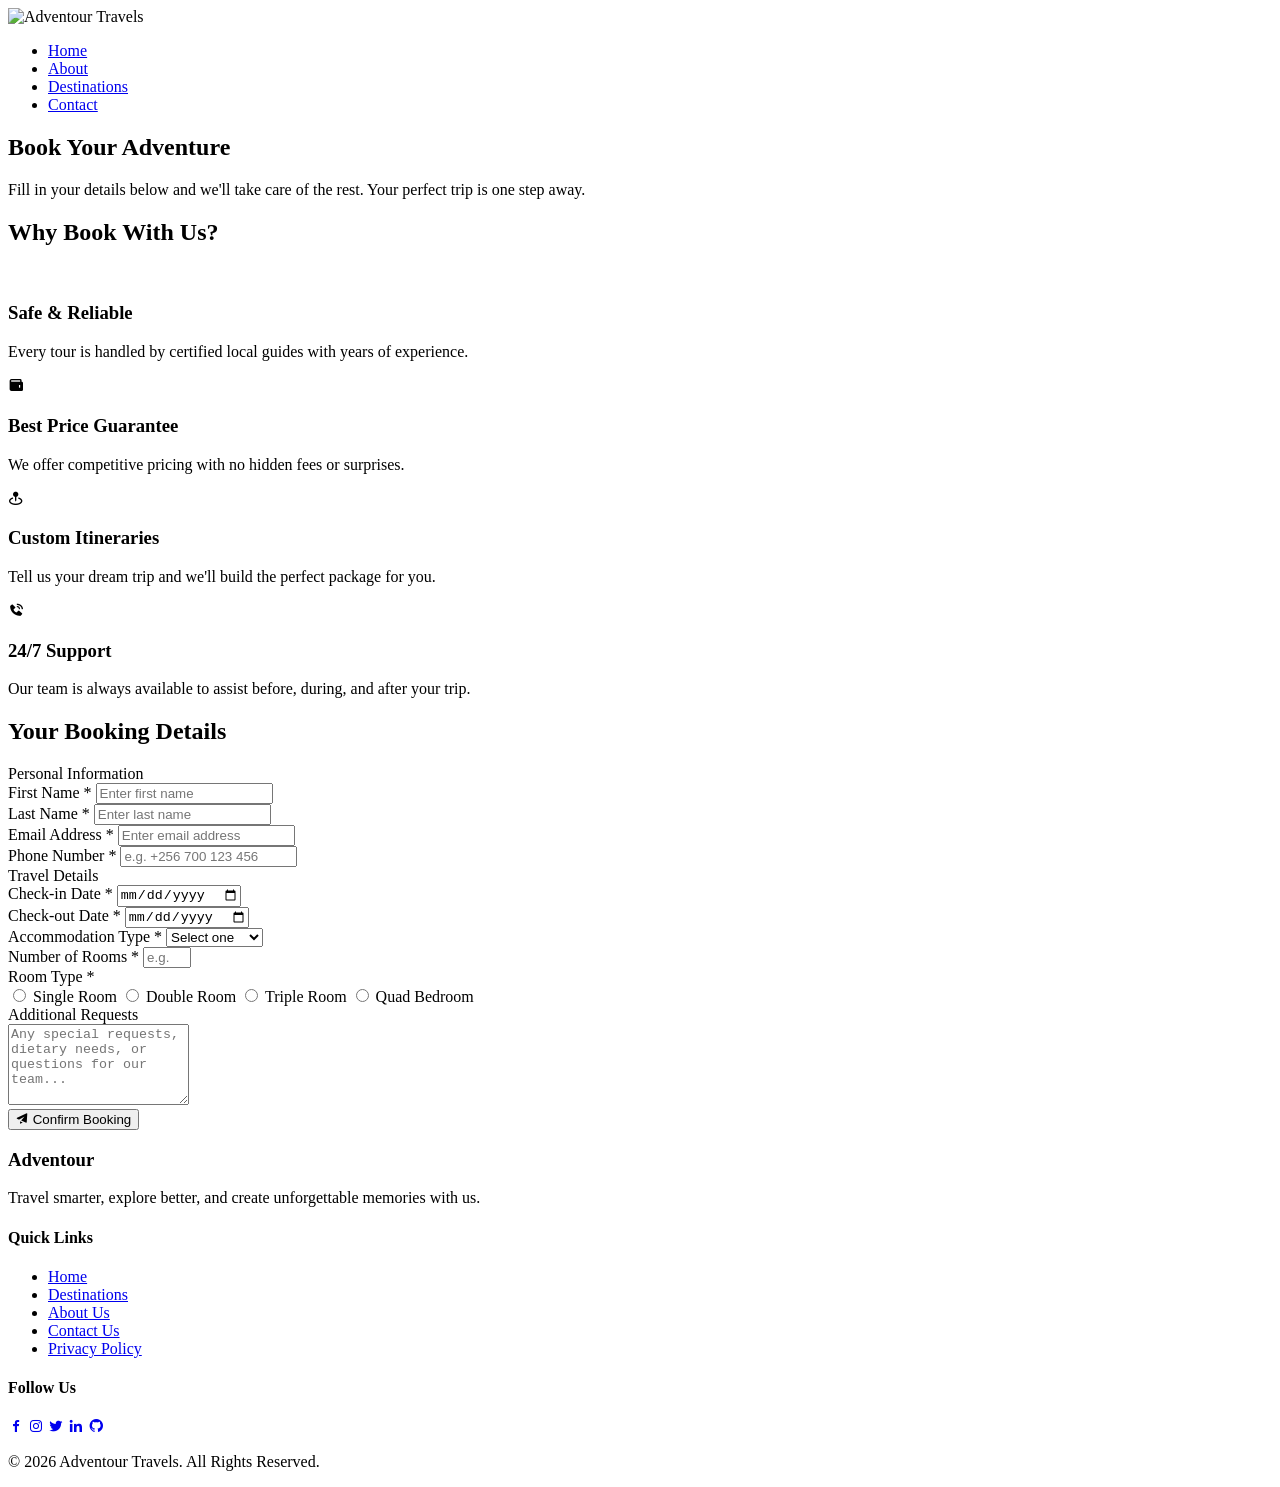
==== booking.html @ f706b6f0 "Add files via upload" ====
<!doctype html>
<html lang="en">
  <head>
    <meta charset="UTF-8" />
    <meta name="viewport" content="width=device-width, initial-scale=1.0" />
    <title>Book a Tour | Adventour Travels</title>

    <link rel="icon" href="./assets/files/logo.png" />
    <link rel="stylesheet" href="./assets/css/booking.css" />

    <link rel="preconnect" href="https://fonts.googleapis.com" />
    <link rel="preconnect" href="https://fonts.gstatic.com" crossorigin />
    <link
      href="https://fonts.googleapis.com/css2?family=Paytone+One&family=Poppins:wght@300;400;500;600;700;800&display=swap"
      rel="stylesheet"
    />

    <link
      rel="stylesheet"
      href="https://unpkg.com/boxicons@latest/css/boxicons.min.css"
    />
  </head>

  <body>
    <!-- ================= HEADER / NAVBAR ================= -->
    <header class="site-header">
      <nav class="navbar">
        <img
          src="./assets/files/my_logo.png"
          class="logo"
          alt="Adventour Travels"
        />

        <ul class="nav-links">
          <li><a href="./index.html">Home</a></li>
          <li><a href="./info.html">About</a></li>
          <li><a href="./locations.html">Destinations</a></li>
          <li><a href="./contact.html">Contact</a></li>
        </ul>
      </nav>
    </header>

    <!-- ================= BOOKING HERO ================= -->
    <section class="booking-hero">
      <h1>Book Your <span>Adventure</span></h1>
      <p>
        Fill in your details below and we'll take care of the rest. Your perfect
        trip is one step away.
      </p>
    </section>

    <!-- ================= BOOKING SECTION ================= -->
    <section class="booking-section">
      <div class="booking-container">
        <!-- Left: Info Panel -->
        <div class="booking-info">
          <h2>Why Book With Us?</h2>

          <div class="info-card">
            <i class="bx bxs-shield-check"></i>
            <div>
              <h3>Safe & Reliable</h3>
              <p>
                Every tour is handled by certified local guides with years of
                experience.
              </p>
            </div>
          </div>

          <div class="info-card">
            <i class="bx bxs-wallet"></i>
            <div>
              <h3>Best Price Guarantee</h3>
              <p>
                We offer competitive pricing with no hidden fees or surprises.
              </p>
            </div>
          </div>

          <div class="info-card">
            <i class="bx bxs-map-pin"></i>
            <div>
              <h3>Custom Itineraries</h3>
              <p>
                Tell us your dream trip and we'll build the perfect package for
                you.
              </p>
            </div>
          </div>

          <div class="info-card">
            <i class="bx bxs-phone-call"></i>
            <div>
              <h3>24/7 Support</h3>
              <p>
                Our team is always available to assist before, during, and after
                your trip.
              </p>
            </div>
          </div>
        </div>

        <!-- Right: Booking Form -->
        <div class="booking-form-wrapper">
          <h2>Your Booking Details</h2>

          <form class="booking-form" action="">
            <!-- Personal Details -->
            <div class="form-section-label">Personal Information</div>

            <div class="form-row">
              <div class="form-group">
                <label for="firstname">First Name *</label>
                <input
                  type="text"
                  id="firstname"
                  name="firstname"
                  placeholder="Enter first name"
                  required
                />
              </div>
              <div class="form-group">
                <label for="lastname">Last Name *</label>
                <input
                  type="text"
                  id="lastname"
                  name="lastname"
                  placeholder="Enter last name"
                  required
                />
              </div>
            </div>

            <div class="form-row">
              <div class="form-group">
                <label for="email">Email Address *</label>
                <input
                  type="email"
                  id="email"
                  name="email"
                  placeholder="Enter email address"
                  required
                />
              </div>
              <div class="form-group">
                <label for="phone">Phone Number *</label>
                <input
                  type="text"
                  id="phone"
                  name="phone"
                  placeholder="e.g. +256 700 123 456"
                  required
                />
              </div>
            </div>

            <!-- Travel Details -->
            <div class="form-section-label">Travel Details</div>

            <div class="form-row">
              <div class="form-group">
                <label for="checkin">Check-in Date *</label>
                <input type="date" id="checkin" name="check-in-date" required />
              </div>
              <div class="form-group">
                <label for="checkout">Check-out Date *</label>
                <input
                  type="date"
                  id="checkout"
                  name="check-out-date"
                  required
                />
              </div>
            </div>

            <div class="form-row">
              <div class="form-group">
                <label for="accommodation">Accommodation Type *</label>
                <select id="accommodation" name="accommodation" required>
                  <option value="">Select one</option>
                  <option value="hotel">Hotel</option>
                  <option value="self-catered">Self-Catered</option>
                  <option value="hostel">Hostel</option>
                  <option value="guesthouse">Guesthouse</option>
                </select>
              </div>
              <div class="form-group">
                <label for="rooms">Number of Rooms *</label>
                <input
                  type="number"
                  id="rooms"
                  name="rooms"
                  min="1"
                  max="20"
                  placeholder="e.g. 2"
                  required
                />
              </div>
            </div>

            <!-- Room Type -->
            <div class="form-section-label">Room Type *</div>

            <div class="radio-group">
              <label class="radio-label">
                <input type="radio" name="room-type" value="single" />
                <span>Single Room</span>
              </label>
              <label class="radio-label">
                <input type="radio" name="room-type" value="double" />
                <span>Double Room</span>
              </label>
              <label class="radio-label">
                <input type="radio" name="room-type" value="triple" />
                <span>Triple Room</span>
              </label>
              <label class="radio-label">
                <input type="radio" name="room-type" value="quad" />
                <span>Quad Bedroom</span>
              </label>
            </div>

            <!-- Additional Requests -->
            <div class="form-section-label">Additional Requests</div>

            <div class="form-group full-width">
              <textarea
                name="additional"
                rows="5"
                placeholder="Any special requests, dietary needs, or questions for our team..."
              ></textarea>
            </div>

            <button
              type="submit"
              class="submit-btn"
              onclick="
                alert(
                  'Booked successfully! \nEnjoy your journey. Our team will reach out to confirm your reservation.',
                )
              "
            >
              <i class="bx bxs-paper-plane"></i> Confirm Booking
            </button>
          </form>
        </div>
      </div>
    </section>

    <!-- ================= FOOTER ================= -->
    <footer class="footer">
      <div class="footer-container">
        <div class="footer-box">
          <h3>Adventour</h3>
          <p>
            Travel smarter, explore better, and create unforgettable memories
            with us.
          </p>
        </div>

        <div class="footer-box">
          <h4>Quick Links</h4>
          <ul>
            <li><a href="./index.html">Home</a></li>
            <li><a href="./destinations.html">Destinations</a></li>
            <li><a href="./info.html">About Us</a></li>
            <li><a href="./contact.html">Contact Us</a></li>
            <li><a href="#">Privacy Policy</a></li>
          </ul>
        </div>

        <div class="footer-box">
          <h4>Follow Us</h4>
          <div class="social-icons">
            <a href="#"><i class="bx bxl-facebook"></i></a>
            <a href="#"><i class="bx bxl-instagram"></i></a>
            <a href="#"><i class="bx bxl-twitter"></i></a>
            <a href="#"><i class="bx bxl-linkedin"></i></a>
            <a href="#"><i class="bx bxl-github"></i></a>
          </div>
        </div>
      </div>

      <div class="footer-bottom">
        <p>© 2026 Adventour Travels. All Rights Reserved.</p>
      </div>
    </footer>
  </body>
</html>
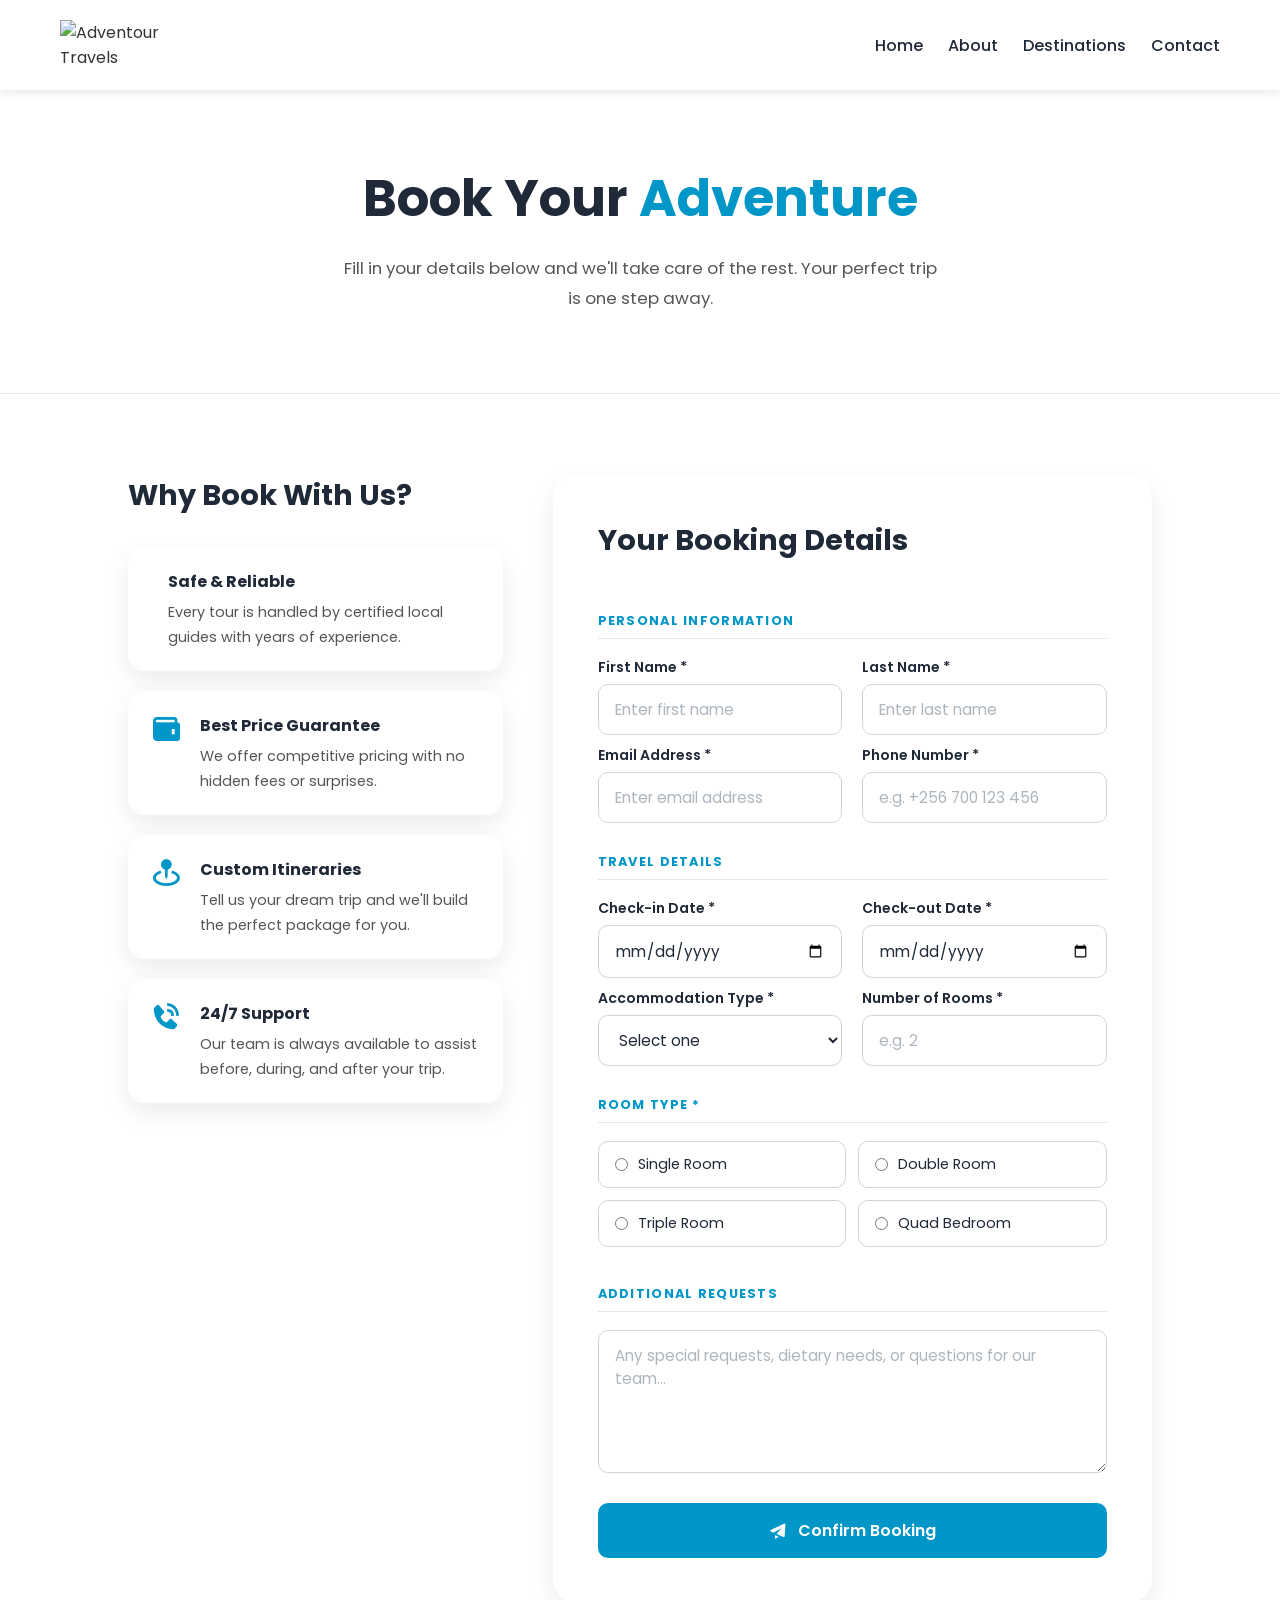
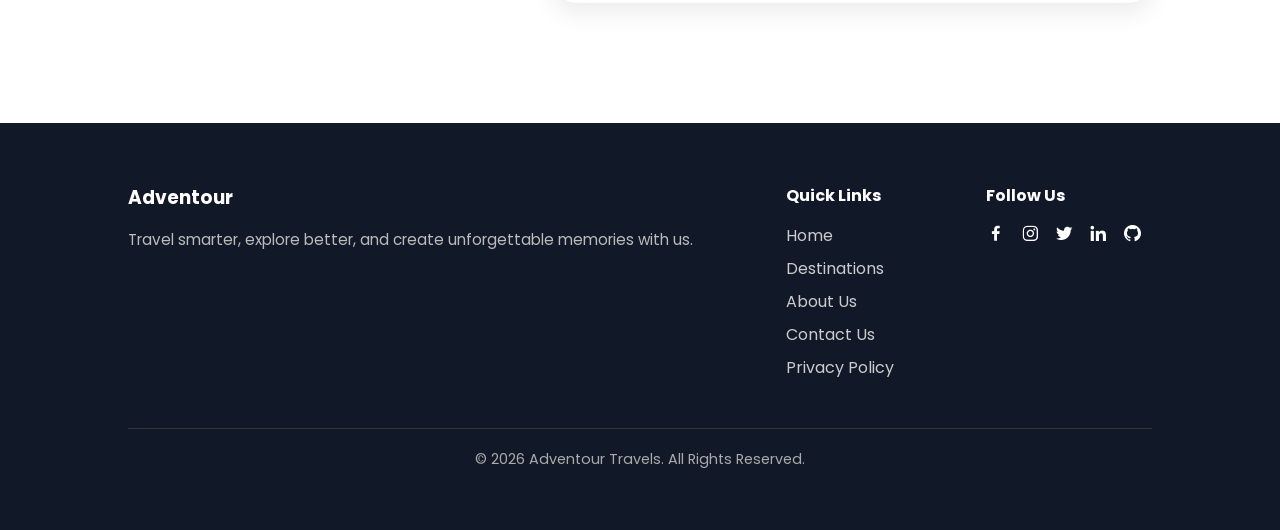
==== commit fbd23736: "Add files via upload" ====
--- a/booking.html
+++ b/booking.html
@@ -5,8 +5,9 @@
     <meta name="viewport" content="width=device-width, initial-scale=1.0" />
     <title>Book a Tour | Adventour Travels</title>
 
-    <link rel="icon" href="./assets/files/logo.png" />
-    <link rel="stylesheet" href="./assets/css/booking.css" />
+    <link rel="stylesheet" href="images/logo.png">
+    <link rel="stylesheet" href="style.css">
+ 
 
     <link rel="preconnect" href="https://fonts.googleapis.com" />
     <link rel="preconnect" href="https://fonts.gstatic.com" crossorigin />
--- a/style.css
+++ b/style.css
@@ -0,0 +1,2132 @@
+/* ===================================
+   RESET
+=================================== */
+* {
+  margin: 0;
+  padding: 0;
+  box-sizing: border-box;
+  font-family: "Poppins", sans-serif;
+  text-decoration: none;
+  list-style: none;
+}
+
+/* ===================================
+   CSS VARIABLES
+=================================== */
+:root {
+  --primary-color: #0096c7;
+  --primary-hover: #00b4d8;
+  --dark: #1f2937;
+  --gray: #555;
+  --light-bg: #f8fafc;
+}
+
+/* ===================================
+   GLOBAL
+=================================== */
+body {
+  background: #fff;
+  color: #333;
+}
+
+/* ===================================
+   HEADER / NAVBAR
+   (matches index.html navbar exactly)
+=================================== */
+.site-header {
+  position: fixed;
+  top: 0;
+  left: 0;
+  width: 100%;
+  z-index: 1000;
+  background: rgba(255, 255, 255, 0.95);
+  box-shadow: 0 2px 10px rgba(0, 0, 0, 0.1);
+}
+
+.navbar {
+  display: flex;
+  justify-content: space-between;
+  align-items: center;
+  padding: 20px 60px;
+}
+
+.logo {
+  width: 120px;
+}
+
+.nav-links {
+  display: flex;
+  gap: 25px;
+}
+
+.nav-links li a {
+  color: var(--dark);
+  font-weight: 500;
+  font-size: 16px;
+  transition: 0.3s;
+}
+
+.nav-links li a:hover,
+.nav-links li a.active {
+  color: var(--primary-color);
+}
+
+/* ===================================
+   ABOUT HERO
+   (offset top to clear fixed navbar)
+=================================== */
+.about-hero {
+  text-align: center;
+  padding: 160px 10% 100px;
+  background: var(--light-bg);
+  margin-top: 50px;
+}
+
+.about-hero h1 {
+  font-size: 3.5rem;
+  margin-bottom: 20px;
+}
+
+.about-hero span {
+  color: var(--primary-color);
+}
+
+.about-hero p {
+  max-width: 700px;
+  margin: auto;
+  line-height: 1.8;
+  color: var(--gray);
+}
+
+/* ===================================
+   OUR STORY
+=================================== */
+.story-section {
+  padding: 80px 10%;
+}
+
+.story-container {
+  display: grid;
+  grid-template-columns: 1fr 1fr;
+  gap: 50px;
+  align-items: center;
+}
+
+.story-image img {
+  width: 100%;
+  border-radius: 20px;
+  box-shadow: 0 10px 25px rgba(0, 0, 0, 0.1);
+}
+
+.story-content h2 {
+  margin-bottom: 20px;
+  font-size: 2.5rem;
+}
+
+.story-content p {
+  line-height: 1.9;
+  color: var(--gray);
+  margin-bottom: 20px;
+  text-align: justify;
+}
+
+/* ===================================
+   SECTION TITLE
+=================================== */
+.section-title {
+  text-align: center;
+  margin-bottom: 60px;
+}
+
+.section-title h2 {
+  font-size: 2.5rem;
+  margin-bottom: 10px;
+}
+
+.section-title p {
+  color: var(--gray);
+}
+
+/* ===================================
+   CORE VALUES
+=================================== */
+.values-section {
+  padding: 80px 10%;
+  background: var(--light-bg);
+}
+
+.values-grid {
+  display: grid;
+  grid-template-columns: repeat(3, 1fr);
+  gap: 30px;
+}
+
+.value-card {
+  background: white;
+  padding: 35px;
+  text-align: center;
+  border-radius: 20px;
+  box-shadow: 0 10px 25px rgba(0, 0, 0, 0.08);
+  transition: 0.3s ease;
+}
+
+.value-card:hover {
+  transform: translateY(-8px);
+}
+
+.value-card i {
+  font-size: 3rem;
+  color: var(--primary-color);
+  margin-bottom: 20px;
+}
+
+.value-card h3 {
+  margin-bottom: 15px;
+}
+
+.value-card p {
+  color: var(--gray);
+  line-height: 1.8;
+}
+
+/* ===================================
+   TEAM SECTION
+=================================== */
+.team-section {
+  padding: 80px 10%;
+}
+
+.team-grid {
+  display: grid;
+  grid-template-columns: repeat(3, 1fr);
+  gap: 30px;
+}
+
+.team-card {
+  background: white;
+  text-align: center;
+  padding: 30px;
+  border-radius: 20px;
+  box-shadow: 0 10px 25px rgba(0, 0, 0, 0.08);
+  transition: 0.3s ease;
+}
+
+.team-card:hover {
+  transform: translateY(-8px);
+}
+
+.team-card img {
+  width: 150px;
+  height: 150px;
+  border-radius: 50%;
+  object-fit: cover;
+  margin-bottom: 20px;
+}
+
+.team-card h3 {
+  margin-bottom: 10px;
+}
+
+.team-card span {
+  color: var(--primary-color);
+  font-weight: 600;
+}
+
+/* ===================================
+   FOOTER
+   (matches index.html footer exactly)
+=================================== */
+.footer {
+  background: #111827;
+  color: white;
+  padding: 60px 10%;
+}
+
+.footer-container {
+  display: flex;
+  justify-content: space-between;
+  flex-wrap: wrap;
+  gap: 30px;
+}
+
+.footer-box h3,
+.footer-box h4 {
+  margin-bottom: 15px;
+}
+
+.footer-box p {
+  color: #bbb;
+}
+
+.footer-box ul li {
+  margin: 8px 0;
+}
+
+.footer-box ul li a {
+  color: #ccc;
+  transition: 0.3s;
+}
+
+.footer-box ul li a:hover {
+  color: var(--primary-color);
+}
+
+.social-icons a {
+  color: white;
+  transition: 0.3s;
+}
+
+.social-icons i {
+  font-size: 20px;
+  margin-right: 10px;
+  cursor: pointer;
+  transition: 0.3s;
+}
+
+.social-icons a:hover i {
+  color: var(--primary-color);
+}
+
+.footer-bottom {
+  text-align: center;
+  margin-top: 40px;
+  border-top: 1px solid #333;
+  padding-top: 20px;
+  color: #aaa;
+}
+
+/* ===================================
+   RESPONSIVE
+=================================== */
+@media (max-width: 992px) {
+  .story-container {
+    grid-template-columns: 1fr;
+  }
+
+  .values-grid {
+    grid-template-columns: 1fr;
+  }
+
+  .team-grid {
+    grid-template-columns: 1fr;
+  }
+
+  .about-hero h1 {
+    font-size: 2.8rem;
+  }
+}
+
+@media (max-width: 900px) {
+  .navbar {
+    padding: 15px 20px;
+  }
+
+  .about-hero h1 {
+    font-size: 2.3rem;
+  }
+}
+
+@media (max-width: 768px) {
+  .about-hero {
+    padding: 130px 5% 80px;
+  }
+
+  .story-section,
+  .values-section,
+  .team-section {
+    padding: 60px 5%;
+  }
+}
+/* ===================================
+   RESET
+=================================== */
+* {
+  margin: 0;
+  padding: 0;
+  box-sizing: border-box;
+  list-style: none;
+  text-decoration: none;
+}
+
+/* ===================================
+   CSS VARIABLES
+=================================== */
+:root {
+  --primary-color: #0096c7;
+  --secondary-color: #00b4d8;
+  --dark: #1f2937;
+  --gray: #6b7280;
+  --light-gray: #d1d5db;
+  --light-bg: #f8fafc;
+  --white: #ffffff;
+  --shadow: 0 10px 25px rgba(0, 0, 0, 0.08);
+}
+
+/* ===================================
+   GLOBAL
+=================================== */
+body {
+  font-family: "Poppins", sans-serif;
+  background: var(--light-bg);
+  color: var(--dark);
+}
+
+/* ===================================
+   HEADER / NAVBAR
+=================================== */
+.site-header {
+  position: fixed;
+  top: 0;
+  left: 0;
+  width: 100%;
+  z-index: 1000;
+  background: rgba(255, 255, 255, 0.95);
+  box-shadow: 0 2px 10px rgba(0, 0, 0, 0.1);
+}
+
+.navbar {
+  display: flex;
+  justify-content: space-between;
+  align-items: center;
+  padding: 20px 60px;
+}
+
+.logo {
+  width: 120px;
+}
+
+.nav-links {
+  display: flex;
+  gap: 25px;
+}
+
+.nav-links li a {
+  color: var(--dark);
+  font-weight: 500;
+  font-size: 16px;
+  transition: 0.3s;
+}
+
+.nav-links li a:hover,
+.nav-links li a.active {
+  color: var(--primary-color);
+}
+
+/* ===================================
+   BOOKING HERO
+=================================== */
+.booking-hero {
+  text-align: center;
+  padding: 160px 10% 80px;
+  background: var(--white);
+  border-bottom: 1px solid #e5e7eb;
+}
+
+.booking-hero h1 {
+  font-size: 3.2rem;
+  margin-bottom: 16px;
+  color: var(--dark);
+}
+
+.booking-hero span {
+  color: var(--primary-color);
+}
+
+.booking-hero p {
+  max-width: 600px;
+  margin: auto;
+  color: var(--gray);
+  line-height: 1.8;
+  font-size: 1.05rem;
+}
+
+/* ===================================
+   BOOKING SECTION
+=================================== */
+.booking-section {
+  padding: 80px 10%;
+}
+
+.booking-container {
+  display: grid;
+  grid-template-columns: 1fr 1.6fr;
+  gap: 50px;
+  align-items: start;
+}
+
+/* ===================================
+   LEFT INFO PANEL
+=================================== */
+.booking-info h2 {
+  font-size: 1.8rem;
+  margin-bottom: 30px;
+  color: var(--dark);
+}
+
+.info-card {
+  display: flex;
+  gap: 18px;
+  align-items: flex-start;
+  background: var(--white);
+  padding: 22px;
+  border-radius: 16px;
+  box-shadow: var(--shadow);
+  margin-bottom: 20px;
+  transition: 0.3s ease;
+}
+
+.info-card:hover {
+  transform: translateY(-4px);
+}
+
+.info-card i {
+  font-size: 2rem;
+  color: var(--primary-color);
+  flex-shrink: 0;
+}
+
+.info-card h3 {
+  font-size: 1rem;
+  margin-bottom: 6px;
+  color: var(--dark);
+}
+
+.info-card p {
+  font-size: 0.9rem;
+  color: var(--gray);
+  line-height: 1.7;
+}
+
+/* ===================================
+   BOOKING FORM WRAPPER
+=================================== */
+.booking-form-wrapper {
+  background: var(--white);
+  padding: 45px;
+  border-radius: 24px;
+  box-shadow: var(--shadow);
+}
+
+.booking-form-wrapper h2 {
+  font-size: 1.8rem;
+  margin-bottom: 30px;
+  color: var(--dark);
+}
+
+/* ===================================
+   FORM LAYOUT
+=================================== */
+.booking-form {
+  display: flex;
+  flex-direction: column;
+  gap: 10px;
+}
+
+.form-section-label {
+  font-size: 0.8rem;
+  font-weight: 700;
+  text-transform: uppercase;
+  letter-spacing: 0.1em;
+  color: var(--primary-color);
+  margin-top: 20px;
+  margin-bottom: 8px;
+  border-bottom: 1px solid #e5e7eb;
+  padding-bottom: 8px;
+}
+
+.form-row {
+  display: grid;
+  grid-template-columns: 1fr 1fr;
+  gap: 20px;
+}
+
+.form-group {
+  display: flex;
+  flex-direction: column;
+  gap: 6px;
+}
+
+.form-group.full-width {
+  grid-column: 1 / -1;
+}
+
+.form-group label {
+  font-size: 0.88rem;
+  font-weight: 600;
+  color: var(--dark);
+}
+
+/* ===================================
+   INPUTS, SELECTS, TEXTAREA
+=================================== */
+.booking-form input,
+.booking-form select,
+.booking-form textarea {
+  width: 100%;
+  padding: 13px 16px;
+  border: 1.5px solid var(--light-gray);
+  border-radius: 10px;
+  font-size: 0.95rem;
+  font-family: "Poppins", sans-serif;
+  color: var(--dark);
+  background: var(--white);
+  transition: 0.3s;
+  outline: none;
+}
+
+.booking-form input:focus,
+.booking-form select:focus,
+.booking-form textarea:focus {
+  border-color: var(--primary-color);
+  box-shadow: 0 0 0 3px rgba(0, 150, 199, 0.12);
+}
+
+.booking-form input::placeholder,
+.booking-form textarea::placeholder {
+  color: #adb5bd;
+}
+
+.booking-form textarea {
+  resize: vertical;
+  min-height: 120px;
+}
+
+/* ===================================
+   RADIO GROUP
+=================================== */
+.radio-group {
+  display: grid;
+  grid-template-columns: repeat(2, 1fr);
+  gap: 12px;
+  margin-bottom: 8px;
+}
+
+.radio-label {
+  display: flex;
+  align-items: center;
+  gap: 10px;
+  padding: 12px 16px;
+  border: 1.5px solid var(--light-gray);
+  border-radius: 10px;
+  cursor: pointer;
+  transition: 0.3s;
+  font-size: 0.9rem;
+  color: var(--dark);
+  background: var(--white);
+}
+
+.radio-label:hover {
+  border-color: var(--primary-color);
+  background: #f0fafd;
+}
+
+.radio-label input[type="radio"] {
+  width: auto;
+  padding: 0;
+  accent-color: var(--primary-color);
+  cursor: pointer;
+}
+
+/* ===================================
+   SUBMIT BUTTON
+=================================== */
+.submit-btn {
+  display: flex;
+  align-items: center;
+  justify-content: center;
+  gap: 10px;
+  margin-top: 20px;
+  padding: 16px 30px;
+  background: var(--primary-color);
+  color: var(--white);
+  border: none;
+  border-radius: 12px;
+  font-size: 1.05rem;
+  font-weight: 600;
+  font-family: "Poppins", sans-serif;
+  cursor: pointer;
+  transition: 0.3s ease;
+  width: 100%;
+}
+
+.submit-btn i {
+  font-size: 1.2rem;
+}
+
+.submit-btn:hover {
+  background: var(--secondary-color);
+  transform: translateY(-3px);
+  box-shadow: 0 8px 20px rgba(0, 150, 199, 0.3);
+}
+
+/* ===================================
+   FOOTER
+=================================== */
+.footer {
+  background: #111827;
+  color: var(--white);
+  padding: 60px 10%;
+  margin-top: 40px;
+}
+
+.footer-container {
+  display: flex;
+  justify-content: space-between;
+  flex-wrap: wrap;
+  gap: 30px;
+}
+
+.footer-box h3,
+.footer-box h4 {
+  margin-bottom: 15px;
+}
+
+.footer-box p {
+  color: #bbb;
+  line-height: 1.7;
+  font-size: 0.95rem;
+}
+
+.footer-box ul li {
+  margin: 8px 0;
+}
+
+.footer-box ul li a {
+  color: #ccc;
+  transition: 0.3s;
+}
+
+.footer-box ul li a:hover {
+  color: var(--primary-color);
+}
+
+.social-icons a {
+  color: var(--white);
+  transition: 0.3s;
+}
+
+.social-icons i {
+  font-size: 20px;
+  margin-right: 10px;
+  cursor: pointer;
+  transition: 0.3s;
+}
+
+.social-icons a:hover i {
+  color: var(--primary-color);
+}
+
+.footer-bottom {
+  text-align: center;
+  margin-top: 40px;
+  border-top: 1px solid #333;
+  padding-top: 20px;
+  color: #aaa;
+  font-size: 0.9rem;
+}
+
+/* ===================================
+   RESPONSIVE
+=================================== */
+@media (max-width: 1024px) {
+  .booking-container {
+    grid-template-columns: 1fr;
+  }
+
+  .booking-info {
+    display: grid;
+    grid-template-columns: repeat(2, 1fr);
+    gap: 20px;
+  }
+
+  .booking-info h2 {
+    grid-column: 1 / -1;
+  }
+}
+
+@media (max-width: 900px) {
+  .navbar {
+    padding: 15px 20px;
+  }
+
+  .booking-hero h1 {
+    font-size: 2.5rem;
+  }
+}
+
+@media (max-width: 768px) {
+  .booking-hero {
+    padding: 130px 5% 60px;
+  }
+
+  .booking-section {
+    padding: 60px 5%;
+  }
+
+  .booking-form-wrapper {
+    padding: 30px 20px;
+  }
+
+  .form-row {
+    grid-template-columns: 1fr;
+  }
+
+  .radio-group {
+    grid-template-columns: 1fr;
+  }
+
+  .booking-info {
+    grid-template-columns: 1fr;
+  }
+
+  .booking-hero h1 {
+    font-size: 2rem;
+  }
+}
+/* ===================================
+   CSS RESET
+=================================== */
+
+* {
+  margin: 0;
+  padding: 0;
+  box-sizing: border-box;
+}
+
+/* ===================================
+   CSS VARIABLES
+=================================== */
+
+:root {
+  --primary-color: #0096c7;
+  --secondary-color: #00b4d8;
+  --background-color: #f8fafc;
+  --white: #ffffff;
+  --dark: #1f2937;
+  --gray: #6b7280;
+  --shadow: 0 10px 25px rgba(0, 0, 0, 0.08);
+}
+
+body {
+  font-family: "Poppins", sans-serif;
+  background: var(--background-color);
+  color: var(--dark);
+}
+/* ===================================
+   NAVBAR (FIXED + VISIBLE)
+=================================== */
+.navbar {
+  position: absolute;
+  top: 0;
+  left: 0;
+  width: 100%;
+  display: flex;
+  justify-content: space-between;
+  align-items: center;
+  padding: 20px 60px;
+  z-index: 1000;
+
+  /* IMPORTANT FIX → makes navbar visible */
+  background: rgba(255, 255, 255, 0.95);
+  box-shadow: 0 2px 10px rgba(0, 0, 0, 0.1);
+}
+
+.logo {
+  width: 120px;
+}
+
+/* NAV LINKS */
+.nav-links {
+  display: flex;
+  gap: 25px;
+  list-style: none;
+}
+
+.nav-links li a {
+  color: #1f2937;
+  font-weight: 500;
+  font-size: 16px;
+  transition: 0.3s;
+  text-decoration: none;
+}
+
+.nav-links li a:hover {
+  color: #0096c7;
+}
+
+/* ===================================
+   HERO
+=================================== */
+
+.contact-hero {
+  text-align: center;
+  padding: 80px 10%;
+  margin-top: 100px;
+}
+
+.contact-hero h1 {
+  font-size: 3.5rem;
+  margin-bottom: 20px;
+}
+
+.contact-hero span {
+  color: var(--primary-color);
+}
+
+.contact-hero p {
+  max-width: 700px;
+  margin: auto;
+  color: var(--gray);
+  line-height: 1.8;
+}
+
+/* ===================================
+   CONTACT SECTION
+=================================== */
+
+.contact-section {
+  padding: 60px 10% 100px;
+}
+
+.contact-container {
+  display: grid;
+  grid-template-columns: 1fr 1.2fr;
+  gap: 50px;
+}
+
+.contact-info h2,
+.contact-form-wrapper h2 {
+  margin-bottom: 20px;
+  font-size: 2rem;
+}
+
+.contact-description {
+  color: var(--gray);
+  line-height: 1.8;
+  margin-bottom: 30px;
+}
+
+.contact-card {
+  background: var(--white);
+  padding: 25px;
+  border-radius: 15px;
+  box-shadow: var(--shadow);
+  margin-bottom: 20px;
+  display: flex;
+  gap: 20px;
+  align-items: flex-start;
+}
+
+.contact-card i {
+  font-size: 2rem;
+  color: var(--primary-color);
+}
+
+.contact-card h3 {
+  margin-bottom: 8px;
+}
+
+.contact-card p {
+  color: var(--gray);
+}
+
+/* ===================================
+   FORM
+=================================== */
+
+.contact-form-wrapper {
+  background: var(--white);
+  padding: 40px;
+  border-radius: 20px;
+  box-shadow: var(--shadow);
+}
+
+.contact-form {
+  display: flex;
+  flex-direction: column;
+  gap: 20px;
+}
+
+.contact-form input,
+.contact-form select,
+.contact-form textarea {
+  width: 100%;
+  padding: 15px;
+  border: 1px solid #d1d5db;
+  border-radius: 10px;
+  font-size: 1rem;
+  font-family: "Poppins", sans-serif;
+  transition: 0.3s;
+}
+
+.contact-form input:focus,
+.contact-form select:focus,
+.contact-form textarea:focus {
+  border-color: var(--primary-color);
+  outline: none;
+  box-shadow: 0 0 10px rgba(0, 150, 199, 0.2);
+}
+
+.submit-btn {
+  background: var(--primary-color);
+  color: white;
+  border: none;
+  padding: 15px;
+  border-radius: 10px;
+  font-size: 1rem;
+  font-weight: 600;
+  cursor: pointer;
+  transition: 0.3s ease;
+}
+
+.submit-btn:hover {
+  background: var(--secondary-color);
+  transform: translateY(-3px);
+}
+
+/* ===================================
+   FOOTER
+=================================== */
+
+.footer {
+  background: #111827;
+  color: white;
+  padding: 60px 10% 20px;
+}
+
+.footer-content {
+  display: flex;
+  justify-content: space-between;
+  flex-wrap: wrap;
+  gap: 40px;
+}
+
+.footlinks h4 {
+  margin-bottom: 20px;
+}
+
+.footlinks ul {
+  list-style: none;
+}
+
+.footlinks ul li {
+  margin-bottom: 10px;
+}
+
+.footlinks a {
+  color: #d1d5db;
+  text-decoration: none;
+  transition: 0.3s;
+}
+
+.footlinks a:hover {
+  color: white;
+}
+
+.social {
+  display: flex;
+  gap: 15px;
+}
+
+.social a {
+  color: white;
+  font-size: 1.5rem;
+}
+
+.copyright {
+  text-align: center;
+  margin-top: 40px;
+  border-top: 1px solid rgba(255, 255, 255, 0.1);
+  padding-top: 20px;
+}
+
+/* ===================================
+   RESPONSIVE DESIGN
+=================================== */
+
+@media (max-width: 900px) {
+  .contact-container {
+    grid-template-columns: 1fr;
+  }
+
+  .navbar {
+    gap: 15px;
+    flex-wrap: wrap;
+    justify-content: center;
+  }
+
+  .contact-hero h1 {
+    font-size: 2.5rem;
+  }
+
+  .footer-content {
+    flex-direction: column;
+  }
+}
+/* ===================================
+   RESET
+=================================== */
+* {
+  margin: 0;
+  padding: 0;
+  box-sizing: border-box;
+  font-family: "Poppins", sans-serif;
+  text-decoration: none;
+  list-style: none;
+}
+
+/* ===================================
+   CSS VARIABLES
+=================================== */
+:root {
+  --primary-color: #0096c7;
+  --secondary-color: #00b4d8;
+  --dark: #1f2937;
+  --gray: #555;
+  --light-bg: #f8fafc;
+}
+
+/* ===================================
+   GLOBAL
+=================================== */
+body {
+  background: #fff;
+  color: #333;
+}
+
+/* ===================================
+   HEADER / NAVBAR
+   (matches index.html navbar exactly)
+=================================== */
+.site-header {
+  position: fixed;
+  top: 0;
+  left: 0;
+  width: 100%;
+  z-index: 1000;
+  background: rgba(255, 255, 255, 0.95);
+  box-shadow: 0 2px 10px rgba(0, 0, 0, 0.1);
+}
+/* ===================================
+   NAVBAR (FIXED + VISIBLE)
+=================================== */
+.navbar {
+  position: absolute;
+  top: 0;
+  left: 0;
+  width: 100%;
+  display: flex;
+  justify-content: space-between;
+  align-items: center;
+  padding: 20px 60px;
+  z-index: 1000;
+
+  /* IMPORTANT FIX → makes navbar visible */
+  background: rgba(255, 255, 255, 0.95);
+  box-shadow: 0 2px 10px rgba(0, 0, 0, 0.1);
+}
+
+.logo {
+  width: 120px;
+}
+
+/* NAV LINKS */
+.nav-links {
+  display: flex;
+  gap: 25px;
+}
+
+.nav-links li a {
+  color: #1f2937;
+  font-weight: 500;
+  font-size: 16px;
+  transition: 0.3s;
+}
+
+.nav-links li a:hover {
+  color: #0096c7;
+}
+/* ===================================
+   DESTINATIONS HERO
+   (offset top to clear fixed navbar)
+=================================== */
+.destinations-hero {
+  text-align: center;
+  margin-top: 100px;
+  padding: 100px 10% 100px;
+  background: var(--light-bg);
+}
+
+.destinations-hero h1 {
+  font-size: 3.5rem;
+  color: var(--dark);
+  margin-bottom: 20px;
+}
+
+.destinations-hero span {
+  color: var(--primary-color);
+}
+
+.destinations-hero p {
+  max-width: 700px;
+  margin: auto;
+  color: var(--gray);
+  line-height: 1.8;
+  font-size: 1.1rem;
+}
+
+/* ===================================
+   SECTION TITLE
+=================================== */
+.section-title {
+  text-align: center;
+  margin-bottom: 60px;
+}
+
+.section-title h2 {
+  font-size: 2.5rem;
+  margin-bottom: 10px;
+  color: var(--dark);
+}
+
+.section-title p {
+  color: var(--gray);
+}
+
+/* ===================================
+   DESTINATIONS SECTION
+=================================== */
+.destinations-section {
+  padding: 80px 10%;
+  background: var(--light-bg);
+}
+
+/* ===================================
+   GRID
+=================================== */
+.destinations-grid {
+  display: grid;
+  grid-template-columns: repeat(auto-fit, minmax(320px, 1fr));
+  gap: 35px;
+}
+
+/* ===================================
+   CARD DESIGN
+=================================== */
+.destination-card {
+  background: #ffffff;
+  border-radius: 20px;
+  overflow: hidden;
+  box-shadow: 0 10px 25px rgba(0, 0, 0, 0.08);
+  transition: all 0.4s ease;
+}
+
+.destination-card:hover {
+  transform: translateY(-10px);
+  box-shadow: 0 20px 40px rgba(0, 0, 0, 0.15);
+}
+
+/* ===================================
+   CARD IMAGE
+=================================== */
+.card-image {
+  position: relative;
+  overflow: hidden;
+}
+
+.card-image img {
+  width: 100%;
+  height: 250px;
+  object-fit: cover;
+  transition: transform 0.5s ease;
+}
+
+.destination-card:hover .card-image img {
+  transform: scale(1.08);
+}
+
+/* ===================================
+   PRICE BADGE
+=================================== */
+.price-badge {
+  position: absolute;
+  top: 15px;
+  right: 15px;
+  background: #ff6b35;
+  color: white;
+  padding: 8px 18px;
+  border-radius: 50px;
+  font-weight: 600;
+  font-size: 0.9rem;
+}
+
+/* ===================================
+   CARD BODY
+=================================== */
+.card-body {
+  padding: 25px;
+}
+
+.card-body h3 {
+  margin-bottom: 15px;
+  font-size: 1.3rem;
+  color: var(--dark);
+}
+
+.card-body p {
+  color: #6b7280;
+  line-height: 1.8;
+  margin-bottom: 25px;
+}
+
+/* ===================================
+   BUTTON
+=================================== */
+.details-btn {
+  display: inline-block;
+  background: var(--primary-color);
+  color: white;
+  padding: 12px 24px;
+  border-radius: 10px;
+  font-weight: 600;
+  transition: 0.3s ease;
+}
+
+.details-btn:hover {
+  background: var(--secondary-color);
+  transform: translateY(-3px);
+}
+
+/* ===================================
+   FOOTER
+   (matches index.html footer exactly)
+=================================== */
+.footer {
+  background: #111827;
+  color: white;
+  padding: 60px 10%;
+}
+
+.footer-container {
+  display: flex;
+  justify-content: space-between;
+  flex-wrap: wrap;
+  gap: 30px;
+}
+
+.footer-box h3,
+.footer-box h4 {
+  margin-bottom: 15px;
+}
+
+.footer-box p {
+  color: #bbb;
+}
+
+.footer-box ul li {
+  margin: 8px 0;
+}
+
+.footer-box ul li a {
+  color: #ccc;
+  transition: 0.3s;
+}
+
+.footer-box ul li a:hover {
+  color: var(--primary-color);
+}
+
+.social-icons a {
+  color: white;
+  transition: 0.3s;
+}
+
+.social-icons i {
+  font-size: 20px;
+  margin-right: 10px;
+  cursor: pointer;
+  transition: 0.3s;
+}
+
+.social-icons a:hover i {
+  color: var(--primary-color);
+}
+
+.footer-bottom {
+  text-align: center;
+  margin-top: 40px;
+  border-top: 1px solid #333;
+  padding-top: 20px;
+  color: #aaa;
+}
+
+/* ===================================
+   RESPONSIVE
+=================================== */
+@media (max-width: 992px) {
+  .destinations-hero h1 {
+    font-size: 2.8rem;
+  }
+}
+
+@media (max-width: 900px) {
+  .navbar {
+    padding: 15px 20px;
+  }
+}
+
+@media (max-width: 768px) {
+  .destinations-hero {
+    padding: 130px 5% 80px;
+  }
+
+  .destinations-section {
+    padding: 60px 5%;
+  }
+
+  .destinations-hero h1 {
+    font-size: 2.3rem;
+  }
+
+  .section-title h2 {
+    font-size: 2rem;
+  }
+
+  .destinations-grid {
+    grid-template-columns: 1fr;
+  }
+}
+/* Package.html */
+
+.package-body {
+  position: relative;
+  background-color: #fdf5f5;
+  color: rgb(2, 2, 2);
+}
+
+.package-heading {
+background-color: #151515;
+background-image: url("https://images.pexels.com/photos/346286/panorama-miami-florida-water-346286.jpeg?auto=compress&cs=tinysrgb&w=1260&h=750&dpr=1");
+
+  padding: 100px;  
+}
+.package-heading h1 {
+  margin-top: 20px;
+  font-size: 40px;
+  color: white;
+}
+
+.package-heading p{
+  color: white;
+  
+}
+
+.package3 {
+  display: grid;
+  padding: 10px;
+  gap: 0px;
+}
+
+.package-title {
+  text-align: center;
+}
+
+
+.package-title h2 {
+  font-size: 30px;
+  font-weight: 650;
+  padding-bottom: 10px;
+  line-height: 2;
+}
+
+.pack3-content {
+  background-color: #fdf5f5;
+  border-radius: 15px;
+  box-shadow: 10px 10px 15px #3b3737;
+  background: linear-gradient(#445056, #47addd 45%, #fff 45%, #fff 100%);
+  padding: 25px;
+  padding-right: 50px;
+  display: flex;
+  margin-top: 5px;
+  margin-left: 149px;
+  margin-right: 149px;
+  margin-bottom: 1px;
+  gap: 15px;
+}
+
+.pack4-content {
+  background-color: #fdf5f5;
+  border-radius: 15px;
+  box-shadow: 10px 10px 15px #3b3737;
+  background-image: url('https://images.pexels.com/photos/255381/pexels-photo-255381.jpeg?auto=compress&cs=tinysrgb&w=1260&h=750&dpr=1');
+  padding: 25px;
+  padding-right: 50px;
+  display: flex;
+  margin-top: 5px;
+  margin-left: 149px;
+  margin-right: 149px;
+  margin-bottom: 1px;
+  gap: 15px;
+}
+
+.pack4-content h4{
+  text-align: center;
+}
+
+.text-block1 {
+  color: #fdf5f5;
+  position: static;
+  margin-bottom: 10px;
+  text-align: left;
+}
+
+.image-pac {
+  margin-top: 50px;
+  transition: all 0.3s cubic-bezier(0.445, 0.05, 0.55, 0.95);
+  cursor: pointer;
+}
+
+.image-pac img {
+  width: 100%;
+  height: 200px;
+  border-radius: 8px;
+}
+
+.image-pac h3 {
+  color: rgb(16, 16, 16);
+  position: static;
+  font-size: 11px;
+  font-weight: 500;
+  text-align: center;
+  bottom: 10px;
+  right: 25px;
+}
+/* Importing fonts from Google */
+@import url('https://fonts.googleapis.com/css2?family=Poppins:wght@300;400;500;600;700;800;900&display=swap');
+
+/* Registration Button */
+
+* {
+    margin: 0;
+    padding: 0;
+    box-sizing: border-box;
+    font-family: 'Poppins', sans-serif;
+}
+
+.wrapper {
+    max-width: 275px;
+    margin:  auto;
+    padding: 20px 30px;
+    min-height: 20px;
+    background-color: #ffffff27;
+    border-top: 1px solid #ffffff6e;
+    border-left: 1px solid #ffffff6e;
+    border-radius: 15px;
+}
+
+.wrapper .h5 {
+    font-size: 0.99rem;
+    color: #ddd;
+}
+.wrapper .destination{
+    margin-top: 10px;
+    margin-bottom: 0;
+    text-align: left;
+    font-size: 0.90rem;
+}
+.wrapper .destination span{
+    
+    margin-left: 95px;
+    text-align:right;
+    
+}
+.wrapper .form-group {
+    border-bottom: 1px solid #ccc;
+    text-align: left;
+}
+
+.wrapper .form-group:hover {
+    border-bottom: 1px solid #eee;
+}
+
+.wrapper .form-group .form-control {
+    width: 100%;
+    background: inherit;
+    border: none;
+    box-shadow: none;
+    color: #e9e9e9;
+    font-size: 10px;
+}
+
+.wrapper .form-group input::placeholder {
+    font-size: 13px;
+    color: #ddd;
+}
+
+.wrapper .form-group input:focus::placeholder {
+    opacity: 0;
+}
+
+.wrapper .option {
+    color: #ccc;
+    display: block;
+    position: relative;
+    padding-left: 25px;
+    margin-bottom: 12px;
+    cursor: pointer;
+    user-select: none
+}
+
+.wrapper .option:hover {
+    color: #eee;
+}
+
+.wrapper .option input {
+    position: absolute;
+    opacity: 0;
+    cursor: pointer;
+    height: 0;
+    width: 0
+}
+.wrapper .terms {
+    color: #bbb;
+    font-size: 0.85rem;
+    text-align: center;
+}
+
+.wrapper .terms a {
+    text-decoration: none;
+    color: #eee;
+}
+
+.wrapper .terms a:hover {
+    color: #fff;
+}
+
+@media(max-width: 460px) {
+    .wrapper {
+        margin: 15px;
+        padding: 20px;
+    }
+
+    .wrapper .connect::after {
+        left: 38%;
+    }
+}
+
+@media(max-width: 345px) {
+    .wrapper .connect::after {
+        left: 32%;
+    }
+}/* ===================================
+   RESET
+=================================== */
+* {
+  margin: 0;
+  padding: 0;
+  box-sizing: border-box;
+  font-family: "Poppins", sans-serif;
+  text-decoration: none;
+  list-style: none;
+}
+
+/* ===================================
+   GLOBAL
+=================================== */
+body {
+  background: #fff;
+  color: #333;
+}
+
+/* ===================================
+   HERO SECTION
+=================================== */
+.hero-section {
+  position: relative;
+  width: 100%;
+  height: 100vh;
+  overflow: hidden;
+}
+
+.bg-video {
+  position: absolute;
+  width: 100%;
+  height: 100%;
+  object-fit: cover;
+}
+
+.overlay {
+  position: absolute;
+  width: 100%;
+  height: 100%;
+  background: rgba(0, 0, 0, 0.5);
+}
+
+/* ===================================
+   NAVBAR (FIXED + VISIBLE)
+=================================== */
+.navbar {
+  position: absolute;
+  top: 0;
+  left: 0;
+  width: 100%;
+  display: flex;
+  justify-content: space-between;
+  align-items: center;
+  padding: 20px 60px;
+  z-index: 1000;
+
+  /* IMPORTANT FIX → makes navbar visible */
+  background: rgba(255, 255, 255, 0.95);
+  box-shadow: 0 2px 10px rgba(0, 0, 0, 0.1);
+}
+
+.logo {
+  width: 120px;
+}
+
+/* NAV LINKS */
+.nav-links {
+  display: flex;
+  gap: 25px;
+}
+
+.nav-links li a {
+  color: #1f2937;
+  font-weight: 500;
+  font-size: 16px;
+  transition: 0.3s;
+}
+
+.nav-links li a:hover {
+  color: #0096c7;
+}
+
+/* ===================================
+   HERO TEXT
+=================================== */
+.hero-content {
+  position: relative;
+  z-index: 2;
+  text-align: center;
+  top: 50%;
+  transform: translateY(-50%);
+  color: white;
+  padding: 20px;
+}
+
+.hero-content h1 {
+  font-size: 55px;
+  font-weight: 700;
+}
+
+.hero-content p {
+  font-size: 18px;
+  margin: 15px 0;
+  opacity: 0.9;
+}
+
+.cta-btn {
+  display: inline-block;
+  padding: 12px 30px;
+  background: #0096c7;
+  color: white;
+  border-radius: 30px;
+  transition: 0.3s;
+}
+
+.cta-btn:hover {
+  background: #00b4d8;
+}
+
+/* ===================================
+   ABOUT SECTION
+=================================== */
+.about-section {
+  padding: 80px 10%;
+}
+
+.about-container {
+  display: flex;
+  gap: 50px;
+  align-items: center;
+}
+
+.about-text {
+  flex: 1;
+}
+
+.about-text h2 {
+  font-size: 32px;
+  margin-bottom: 15px;
+}
+
+.about-text p {
+  margin-bottom: 15px;
+  color: #555;
+  line-height: 1.6;
+}
+
+.btn-dark {
+  display: inline-block;
+  padding: 10px 20px;
+  background: #1f2937;
+  color: white;
+  border-radius: 5px;
+}
+
+/* ===================================
+   DESTINATIONS
+=================================== */
+.destinations-section {
+  padding: 80px 10%;
+  text-align: center;
+}
+
+.destinations-section h2 {
+  margin-bottom: 40px;
+}
+
+.destinations-grid {
+  display: grid;
+  grid-template-columns: repeat(3, 1fr);
+  gap: 20px;
+}
+
+.dest-card img {
+  width: 100%;
+  border-radius: 10px;
+}
+
+.dest-card h3 {
+  margin-top: 10px;
+}
+
+/* ===================================
+   FOOTER
+=================================== */
+.footer {
+  background: #111827;
+  color: white;
+  padding: 60px 10%;
+}
+
+.footer-container {
+  display: flex;
+  justify-content: space-between;
+  flex-wrap: wrap;
+  gap: 30px;
+}
+
+.footer-box h3,
+.footer-box h4 {
+  margin-bottom: 15px;
+}
+
+.footer-box p {
+  color: #bbb;
+}
+
+.footer-box ul li {
+  margin: 8px 0;
+}
+
+.footer-box ul li a {
+  color: #ccc;
+}
+
+.social-icons i {
+  font-size: 20px;
+  margin-right: 10px;
+  cursor: pointer;
+  transition: 0.3s;
+}
+
+.social-icons i:hover {
+  color: #0096c7;
+}
+
+.footer-bottom {
+  text-align: center;
+  margin-top: 40px;
+  border-top: 1px solid #333;
+  padding-top: 20px;
+  color: #aaa;
+}
+
+/* ===================================
+   RESPONSIVE
+=================================== */
+@media (max-width: 900px) {
+  .navbar {
+    padding: 15px 20px;
+  }
+
+  .about-container {
+    flex-direction: column;
+  }
+
+  .destinations-grid {
+    grid-template-columns: 1fr;
+  }
+
+  .hero-content h1 {
+    font-size: 38px;
+  }
+}
+/* ===================================
+   RESET
+=================================== */
+* {
+  margin: 0;
+  padding: 0;
+  box-sizing: border-box;
+  font-family: "Poppins", sans-serif;
+  text-decoration: none;
+  list-style: none;
+}
+
+/* ===================================
+   GLOBAL
+=================================== */
+body {
+  background: #fff;
+  color: #333;
+}
+
+/* ===================================
+   HERO SECTION
+=================================== */
+.hero-section {
+  position: relative;
+  width: 100%;
+  height: 100vh;
+  overflow: hidden;
+}
+
+.bg-video {
+  position: absolute;
+  width: 100%;
+  height: 100%;
+  object-fit: cover;
+}
+
+.overlay {
+  position: absolute;
+  width: 100%;
+  height: 100%;
+  background: rgba(0, 0, 0, 0.5);
+}
+
+/* ===================================
+   NAVBAR (FIXED + VISIBLE)
+=================================== */
+.navbar {
+  position: absolute;
+  top: 0;
+  left: 0;
+  width: 100%;
+  display: flex;
+  justify-content: space-between;
+  align-items: center;
+  padding: 20px 60px;
+  z-index: 1000;
+
+  /* IMPORTANT FIX → makes navbar visible */
+  background: rgba(255, 255, 255, 0.95);
+  box-shadow: 0 2px 10px rgba(0, 0, 0, 0.1);
+}
+
+.logo {
+  width: 120px;
+}
+
+/* NAV LINKS */
+.nav-links {
+  display: flex;
+  gap: 25px;
+}
+
+.nav-links li a {
+  color: #1f2937;
+  font-weight: 500;
+  font-size: 16px;
+  transition: 0.3s;
+}
+
+.nav-links li a:hover {
+  color: #0096c7;
+}
+
+/* ===================================
+   HERO TEXT
+=================================== */
+.hero-content {
+  position: relative;
+  z-index: 2;
+  text-align: center;
+  top: 50%;
+  transform: translateY(-50%);
+  color: white;
+  padding: 20px;
+}
+
+.hero-content h1 {
+  font-size: 55px;
+  font-weight: 700;
+}
+
+.hero-content p {
+  font-size: 18px;
+  margin: 15px 0;
+  opacity: 0.9;
+}
+
+.cta-btn {
+  display: inline-block;
+  padding: 12px 30px;
+  background: #0096c7;
+  color: white;
+  border-radius: 30px;
+  transition: 0.3s;
+}
+
+.cta-btn:hover {
+  background: #00b4d8;
+}
+
+/* ===================================
+   ABOUT SECTION
+=================================== */
+.about-section {
+  padding: 80px 10%;
+}
+
+.about-container {
+  display: flex;
+  gap: 50px;
+  align-items: center;
+}
+
+.about-text {
+  flex: 1;
+}
+
+.about-text h2 {
+  font-size: 32px;
+  margin-bottom: 15px;
+}
+
+.about-text p {
+  margin-bottom: 15px;
+  color: #555;
+  line-height: 1.6;
+}
+
+.btn-dark {
+  display: inline-block;
+  padding: 10px 20px;
+  background: #1f2937;
+  color: white;
+  border-radius: 5px;
+}
+
+/* ===================================
+   DESTINATIONS
+=================================== */
+.destinations-section {
+  padding: 80px 10%;
+  text-align: center;
+}
+
+.destinations-section h2 {
+  margin-bottom: 40px;
+}
+
+.destinations-grid {
+  display: grid;
+  grid-template-columns: repeat(3, 1fr);
+  gap: 20px;
+}
+
+.dest-card img {
+  width: 100%;
+  border-radius: 10px;
+}
+
+.dest-card h3 {
+  margin-top: 10px;
+}
+
+/* ===================================
+   FOOTER
+=================================== */
+.footer {
+  background: #111827;
+  color: white;
+  padding: 60px 10%;
+}
+
+.footer-container {
+  display: flex;
+  justify-content: space-between;
+  flex-wrap: wrap;
+  gap: 30px;
+}
+
+.footer-box h3,
+.footer-box h4 {
+  margin-bottom: 15px;
+}
+
+.footer-box p {
+  color: #bbb;
+}
+
+.footer-box ul li {
+  margin: 8px 0;
+}
+
+.footer-box ul li a {
+  color: #ccc;
+}
+
+.social-icons i {
+  font-size: 20px;
+  margin-right: 10px;
+  cursor: pointer;
+  transition: 0.3s;
+}
+
+.social-icons i:hover {
+  color: #0096c7;
+}
+
+.footer-bottom {
+  text-align: center;
+  margin-top: 40px;
+  border-top: 1px solid #333;
+  padding-top: 20px;
+  color: #aaa;
+}
+
+/* ===================================
+   RESPONSIVE
+=================================== */
+@media (max-width: 900px) {
+  .navbar {
+    padding: 15px 20px;
+  }
+
+  .about-container {
+    flex-direction: column;
+  }
+
+  .destinations-grid {
+    grid-template-columns: 1fr;
+  }
+
+  .hero-content h1 {
+    font-size: 38px;
+  }
+}
